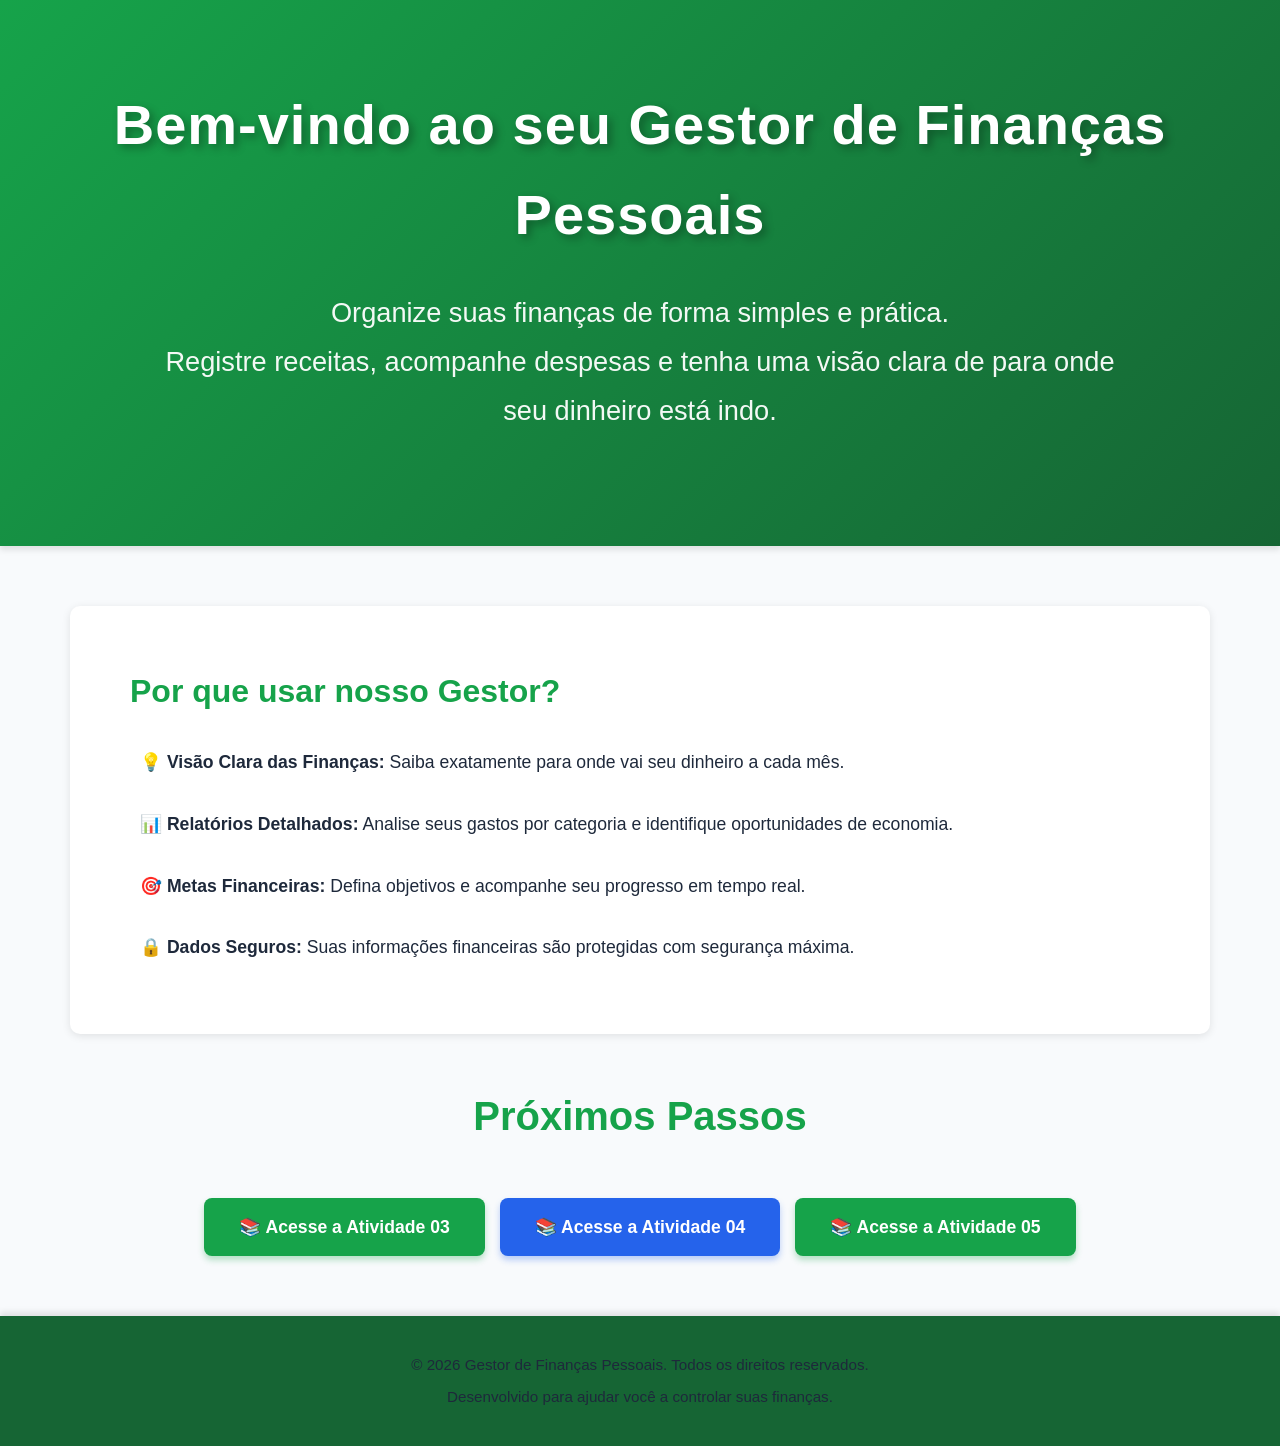
==== infraestructure/pages/index.html @ ab804812 "Atividade 05: Paleta de cores e fontes" ====
<!DOCTYPE html>
<html lang="pt-BR">
<head>
    <meta charset="UTF-8">
    <meta name="viewport" content="width=device-width, initial-scale=1.0">
    <!-- Título exibido na aba do navegador -->
    <title>Gestão de Finanças</title>

    <!-- CSS interno -->
    <style>

        .titulo-secao {
            font-size: 2.5rem;
            color: var(--cor-principal);
            margin-bottom: 40px;
            text-align: center;
            font-weight: 700;
        }

    
        /* Seção de boas-vindas */
        .secao-boas-vindas {
            background: var(--cor-branco);
            border-radius: 10px;
            padding: 40px;
            margin: 50px 0;
            box-shadow: 0 2px 8px rgba(0, 0, 0, 0.1);
        }

        /* Footer */
        footer {
            background-color: var(--cor-verde-escuro);
            color: var(--cor-branco);
            text-align: center;
            padding: 30px;
            margin-top: 60px;
            box-shadow: 0 -4px 6px rgba(0, 0, 0, 0.1);
        }

        footer p {
            margin: 5px 0;
            font-size: 0.95rem;
        }


    </style>

     <!-- Importa um arquivo FONTS.CSS externo para estilização das fontes -->
    <link rel="stylesheet" href="../assets/css/fonts.css">
    <!-- Define o ícone da aba (favicon) do site -->
    <Link rel="shortcut icon" href="../assets/images/Favicon.png"
    type="images/png">

</head>
<body>
    <!-- Cabeçalho principal -->
    <header>
        <!-- Título principal da página -->
        <h1>Bem-vindo ao seu Gestor de Finanças Pessoais</h1>
        
            <!-- Parágrafo descritivo do sistema
             <br> é usado para quebra de linha -->
        <p class="descricao">Organize suas finanças de forma simples e prática.
            <br>Registre receitas, acompanhe despesas e tenha uma visão clara de para onde
            <br>seu dinheiro está indo.
        </p>
    </header>

    <!-- Conteúdo principal -->
    <main>
        <!-- Seção de boas-vindas -->
        <section class="secao-boas-vindas">
            <h2>Por que usar nosso Gestor?</h2>

            <p>
                💡 <strong>Visão Clara das Finanças:</strong> Saiba exatamente para onde vai seu dinheiro a cada mês.
            </p>
            <p>
                📊 <strong>Relatórios Detalhados:</strong> Analise seus gastos por categoria e identifique oportunidades de economia.
            </p>
            <p>
                🎯 <strong>Metas Financeiras:</strong> Defina objetivos e acompanhe seu progresso em tempo real.
            </p>
            <p>
                🔒 <strong>Dados Seguros:</strong> Suas informações financeiras são protegidas com segurança máxima.
            </p>

        </section>

        <!-- Botões de ação -->
        <section>
            <h2 class="titulo-secao">Próximos Passos</h2>
            <div class="container-botoes">
                <a href="../../atividades/pages/atividade03.html" class="btn btn-1">📚 Acesse a Atividade 03</a>
                <a href="../../atividades/pages/atividade04.html" class="btn btn-2">📚 Acesse a Atividade 04</a>
                <a href="../../atividades/pages/atividade05.html" class="btn btn-1">📚 Acesse a Atividade 05</a>
            </div>
        </section>
    </main>

    <!-- Rodapé -->
    <footer>
        <p>&copy; 2026 Gestor de Finanças Pessoais. Todos os direitos reservados.</p>
        <p>Desenvolvido para ajudar você a controlar suas finanças.</p>
    </footer>
</body>
</html>
---- infraestructure/assets/css/fonts.css ----
/* Reset básico para remover margens e espaçamentos padrão do navegador */
*{
    margin: 0;
    padding: 0;
    box-sizing: border-box;
}

/*Paleta de cores */
:root {
    --cor-principal: #16a34a;
    --cor-verde-escuro: #166534;
    --cor-azul: #2563eb;
    --cor-fundo: #f8fafc;
    --cor-texto: #1e293b;
    --cor-cinza: #cbd5f5;
    --cor-branco: #ffffff;
    --transicao: all 0.3s ease;
}

/* Estilização do título principal */
header h1 {
    font-size: 3.5rem;
    font-weight: 700;
    margin-bottom: 15px;
    letter-spacing: 1px;
    text-shadow: 4px 4px 8px rgba(0, 0, 0, 0.3);
    color: var(--cor-branco);
}

 h2 {
    color: var(--cor-principal);
    margin-bottom: 20px;
    font-size: 2rem;
    margin: 20px;
}

/* Tagline - subtítulo atrativo */
.descricao {
    font-size: 1.7rem;
    font-weight: 300;
    margin-bottom: 30px;
    animation: slideInUp 0.8s ease-out 0.2s both;
    color: rgba(255, 255, 255, 0.95);
}

.subtitulo {
    color: var(--cor-principal);
    margin-bottom: 20px;
    font-size: 2rem;
}


/* Animação deslizar para baixo */
@keyframes slideInDown {
    from {
        opacity: 0;
        transform: translateY(-40px);
}
    to {
        opacity: 1;
        transform: translateY(0);
    }
}

/* Animação deslizar para cima */
@keyframes slideInUp {
    from {
        opacity: 0;
        transform: translateY(40px);
    }
    to {
        opacity: 1;
        transform: translateY(0);
    }
}

/* Estilização dos parágrafos */
p {
    font-size: 1.1rem;
    color: var(--cor-texto);
    margin-bottom: 15px;
    line-height: 1.8;
    margin: 30px;
}

/* Estilização do cabeçalho da página */
header {
    background: linear-gradient(135deg, var(--cor-principal) 0%, var(--cor-verde-escuro) 100%);
    color: var(--cor-branco);
    padding: 80px 30px;
    text-align: center;
    box-shadow: 0 4px 6px rgba(0, 0, 0, 0.1);
    animation: slideInDown 0.8s ease-out;
}

 body {
            background-color: var(--cor-fundo);
            color: var(--cor-texto);
            line-height: 1.6;
            font-family: 'Arial', sans-serif;
        }
 
a {
color: var(--cor-azul);
}

/* Container de navegação */
.container-botoes {
    display: flex;
    justify-content: center;
    gap: 15px;
    margin: 50px 0;
    flex-wrap: wrap;
}

/* Botões estilizados */
.btn {
    padding: 15px 35px;
    border: none;
    border-radius: 8px;
    font-size: 1.1rem;
    font-weight: 600;
    cursor: pointer;
    transition: var(--transicao);
    text-decoration: none;
    display: inline-block;
    text-align: center;
    min-width: 200px;
}
/* Dois estilos de botões*/
/* Botão 1*/
.btn-1 {
    background-color: var(--cor-principal);
    color: var(--cor-branco);
    box-shadow: 0 4px 6px rgba(22, 163, 74, 0.3);
}

.btn-1:hover {
    background-color: var(--cor-verde-escuro);
    box-shadow: 0 6px 12px rgba(22, 163, 74, 0.4);
    transform: translateY(-2px);
}
/* Botão 2*/
.btn-2 {
    background-color: var(--cor-azul);
    color: var(--cor-branco);
    box-shadow: 0 4px 6px rgba(37, 99, 235, 0.3);
}

.btn-2:hover {
    background-color: #1d4ed8;
    box-shadow: 0 6px 12px rgba(37, 99, 235, 0.4);
    transform: translateY(-2px);
}

/* Container principal */
main {
    max-width: 1200px;
    margin: 60px auto;
    padding: 0 30px;
}

/* Responsividade */
@media (max-width: 768px) {
    
header {
    padding: 50px 20px;
}

header h1 {
    font-size: 2.5rem;
}

.descricao {
    font-size: 1rem;
}

main {
    padding: 0 15px;
}

.container-botoes {
    flex-direction: column;
}

.btn {
     width: 100%;
}

}
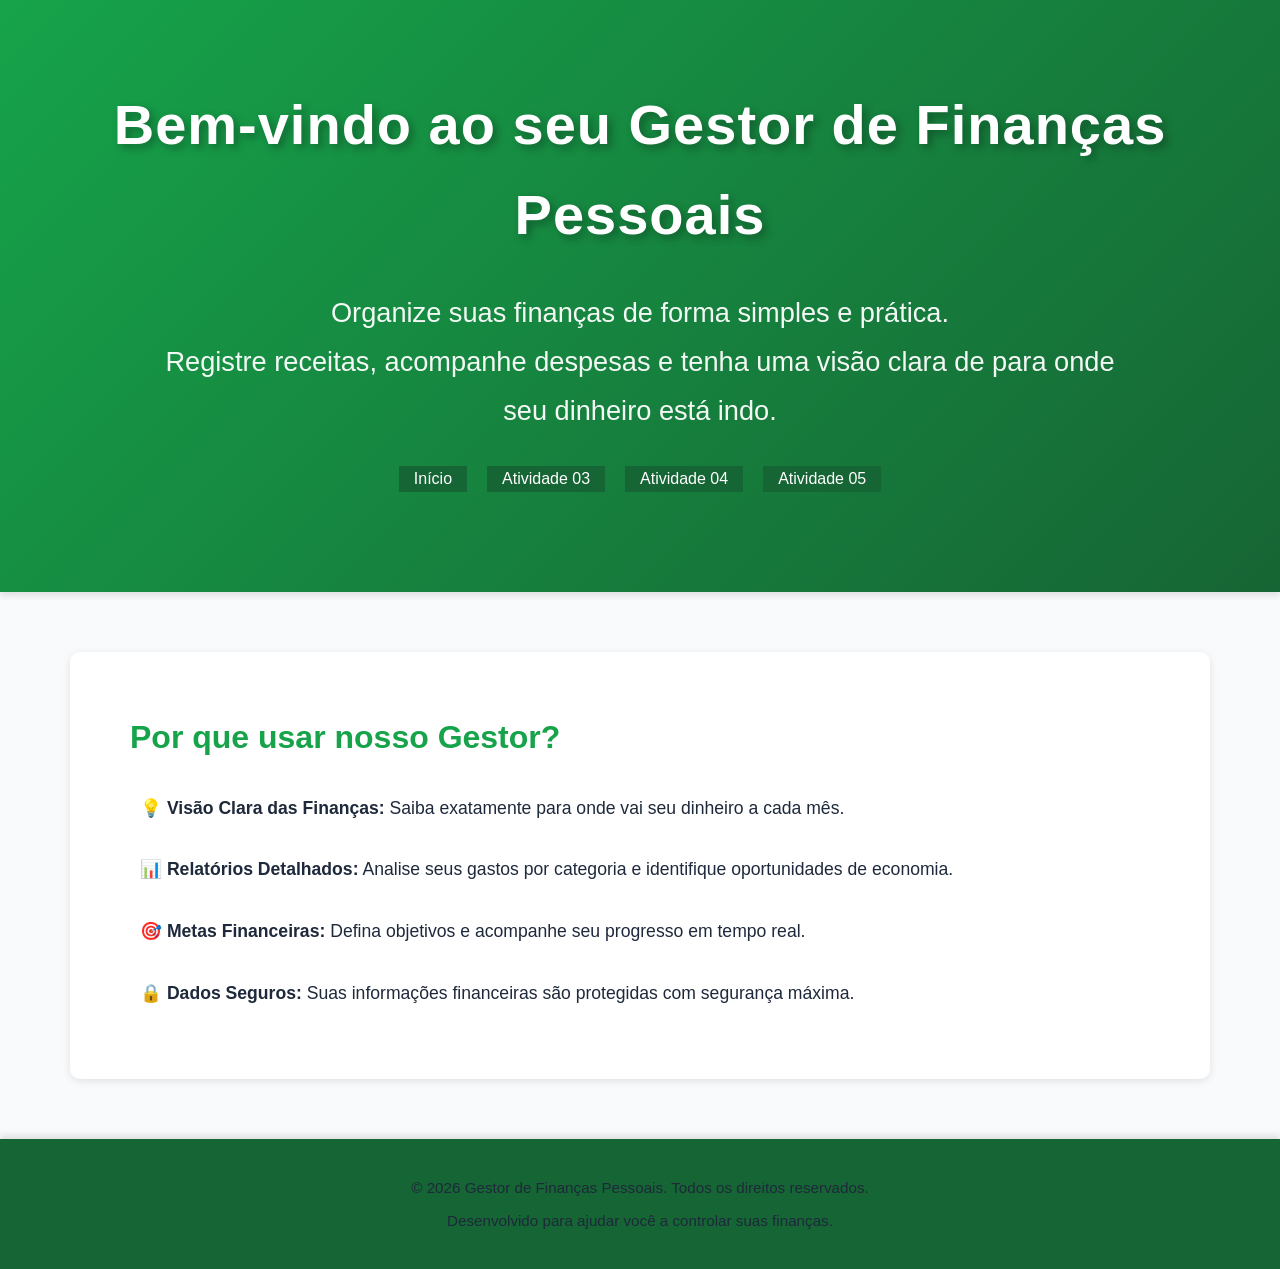
==== commit 96b3f59b: "Atividade 07: Menu de Navegação e Responsividade" ====
--- a/infraestructure/pages/index.html
+++ b/infraestructure/pages/index.html
@@ -9,14 +9,6 @@
     <!-- CSS interno -->
     <style>
 
-        .titulo-secao {
-            font-size: 2.5rem;
-            color: var(--cor-principal);
-            margin-bottom: 40px;
-            text-align: center;
-            font-weight: 700;
-        }
-
     
         /* Seção de boas-vindas */
         .secao-boas-vindas {
@@ -27,24 +19,10 @@
             box-shadow: 0 2px 8px rgba(0, 0, 0, 0.1);
         }
 
-        /* Footer */
-        footer {
-            background-color: var(--cor-verde-escuro);
-            color: var(--cor-branco);
-            text-align: center;
-            padding: 30px;
-            margin-top: 60px;
-            box-shadow: 0 -4px 6px rgba(0, 0, 0, 0.1);
-        }
-
-        footer p {
-            margin: 5px 0;
-            font-size: 0.95rem;
-        }
-
-
     </style>
 
+ <!-- Importa um arquivo ELEMENTS.CSS externo para estilização das fontes -->
+    <link rel="stylesheet" href="../assets/css/elements.css">
      <!-- Importa um arquivo FONTS.CSS externo para estilização das fontes -->
     <link rel="stylesheet" href="../assets/css/fonts.css">
     <!-- Define o ícone da aba (favicon) do site -->
@@ -64,6 +42,16 @@
             <br>Registre receitas, acompanhe despesas e tenha uma visão clara de para onde
             <br>seu dinheiro está indo.
         </p>
+        
+        <!-- Menu de navegação -->
+        <nav id="menu">
+            <ul>
+                <li><a href="index.html">Início</a></li>
+                <li><a href="../../atividades/pages/atividade03.html">Atividade 03</a></li>
+                <li><a href="../../atividades/pages/atividade04.html">Atividade 04</a></li>
+                <li><a href="../../atividades/pages/atividade05.html">Atividade 05</a></li>
+            </ul>
+        </nav>
     </header>
 
     <!-- Conteúdo principal -->
@@ -87,15 +75,6 @@
 
         </section>
 
-        <!-- Botões de ação -->
-        <section>
-            <h2 class="titulo-secao">Próximos Passos</h2>
-            <div class="container-botoes">
-                <a href="../../atividades/pages/atividade03.html" class="btn btn-1">📚 Acesse a Atividade 03</a>
-                <a href="../../atividades/pages/atividade04.html" class="btn btn-2">📚 Acesse a Atividade 04</a>
-                <a href="../../atividades/pages/atividade05.html" class="btn btn-1">📚 Acesse a Atividade 05</a>
-            </div>
-        </section>
     </main>
 
     <!-- Rodapé -->
@@ -103,5 +82,6 @@
         <p>&copy; 2026 Gestor de Finanças Pessoais. Todos os direitos reservados.</p>
         <p>Desenvolvido para ajudar você a controlar suas finanças.</p>
     </footer>
+
 </body>
 </html>
--- a/infraestructure/assets/css/elements.css
+++ b/infraestructure/assets/css/elements.css
@@ -0,0 +1,128 @@
+/* Reset básico para remover margens e espaçamentos padrão do navegador */
+*{
+    margin: 0;
+    padding: 0;
+    box-sizing: border-box;
+}
+
+/*Paleta de cores */
+:root {
+    --cor-principal: #16a34a;
+    --cor-verde-escuro: #166534;
+    --cor-azul: #2563eb;
+    --cor-fundo: #f8fafc;
+    --cor-texto: #1e293b;
+    --cor-cinza: #cbd5f5;
+    --cor-branco: #ffffff;
+    --transicao: all 0.3s ease;
+}
+
+audio {
+    margin: 30px;
+}
+/* Deixa o vídeo responsivo e centralizado */
+.video {
+    position: relative;
+    background-color: var(--cor-cinza);
+    padding-bottom: 59%; 
+    height: 0;
+    margin-left: -20px;
+    margin-right: -20px;
+    margin-bottom: 15px;
+    padding-bottom: 59%;
+}
+
+.video iframe {
+    position: absolute;
+    top: 5%;
+    left: 5%;
+    width: 90%;
+    height: 90%;
+}
+
+/* Estilização das imagens para serem responsivas e centralizadas */
+main img {
+    max-width: 100%;
+    height: auto;
+    display: block;
+    margin: 20px auto;
+}
+
+/* Menu de navegação */
+nav#menu ul {
+    list-style: none;
+    display: flex;
+    justify-content: center;
+    gap: 20px;
+    margin: 20px 0;
+    padding: 0;
+
+}
+
+nav#menu li {
+    display: inline;
+    background-color: var(--cor-verde-escuro);
+
+}
+
+nav#menu a {
+    text-decoration: none;
+    color: var(--cor-branco);
+    padding: 10px 15px;
+    border-radius: 5px;
+    transition: var(--transicao);
+    font-weight: 500;
+}
+
+nav#menu a:hover {
+    background-color: var(--cor-verde-escuro);
+}
+
+/* Container de navegação */
+.container-botoes {
+    display: flex;
+    justify-content: center;
+    gap: 15px;
+    margin: 50px 0;
+    flex-wrap: wrap;
+}
+
+/* Botões estilizados */
+.btn {
+    padding: 15px 35px;
+    border: none;
+    border-radius: 8px;
+    font-size: 1.1rem;
+    font-weight: 600;
+    cursor: pointer;
+    transition: var(--transicao);
+    text-decoration: none;
+    display: inline-block;
+    text-align: center;
+    min-width: 200px;
+}
+/* Dois estilos de botões*/
+/* Botão 1*/
+.btn-1 {
+    background-color: var(--cor-principal);
+    color: var(--cor-branco);
+    box-shadow: 0 4px 6px rgba(22, 163, 74, 0.3);
+}
+
+.btn-1:hover {
+    background-color: var(--cor-verde-escuro);
+    box-shadow: 0 6px 12px rgba(22, 163, 74, 0.4);
+    transform: translateY(-2px);
+}
+/* Botão 2*/
+.btn-2 {
+    background-color: var(--cor-azul);
+    color: var(--cor-branco);
+    box-shadow: 0 4px 6px rgba(37, 99, 235, 0.3);
+}
+
+.btn-2:hover {
+    background-color: #1d4ed8;
+    box-shadow: 0 6px 12px rgba(37, 99, 235, 0.4);
+    transform: translateY(-2px);
+}
--- a/infraestructure/assets/css/fonts.css
+++ b/infraestructure/assets/css/fonts.css
@@ -104,54 +104,7 @@
 color: var(--cor-azul);
 }
 
-/* Container de navegação */
-.container-botoes {
-    display: flex;
-    justify-content: center;
-    gap: 15px;
-    margin: 50px 0;
-    flex-wrap: wrap;
-}
 
-/* Botões estilizados */
-.btn {
-    padding: 15px 35px;
-    border: none;
-    border-radius: 8px;
-    font-size: 1.1rem;
-    font-weight: 600;
-    cursor: pointer;
-    transition: var(--transicao);
-    text-decoration: none;
-    display: inline-block;
-    text-align: center;
-    min-width: 200px;
-}
-/* Dois estilos de botões*/
-/* Botão 1*/
-.btn-1 {
-    background-color: var(--cor-principal);
-    color: var(--cor-branco);
-    box-shadow: 0 4px 6px rgba(22, 163, 74, 0.3);
-}
-
-.btn-1:hover {
-    background-color: var(--cor-verde-escuro);
-    box-shadow: 0 6px 12px rgba(22, 163, 74, 0.4);
-    transform: translateY(-2px);
-}
-/* Botão 2*/
-.btn-2 {
-    background-color: var(--cor-azul);
-    color: var(--cor-branco);
-    box-shadow: 0 4px 6px rgba(37, 99, 235, 0.3);
-}
-
-.btn-2:hover {
-    background-color: #1d4ed8;
-    box-shadow: 0 6px 12px rgba(37, 99, 235, 0.4);
-    transform: translateY(-2px);
-}
 
 /* Container principal */
 main {
@@ -160,9 +113,26 @@
     padding: 0 30px;
 }
 
+/* Footer */
+footer {
+    background-color: var(--cor-verde-escuro);
+    color: var(--cor-branco);
+    text-align: center;
+    padding: 30px;
+    margin-top: 60px;
+    box-shadow: 0 -4px 6px rgba(0, 0, 0, 0.1);
+}
+
+footer p {
+    margin: 5px 0;
+    font-size: 0.95rem;
+}
+
 /* Responsividade */
 @media (max-width: 768px) {
-    
+
+
+
 header {
     padding: 50px 20px;
 }
@@ -188,3 +158,12 @@
 }
 
 }
+
+.titulo-Secundario {
+    font-size: 2.5rem;
+    color: var(--cor-principal);
+    margin-bottom: 40px;
+    text-align: center;
+    font-weight: 700;
+}
+
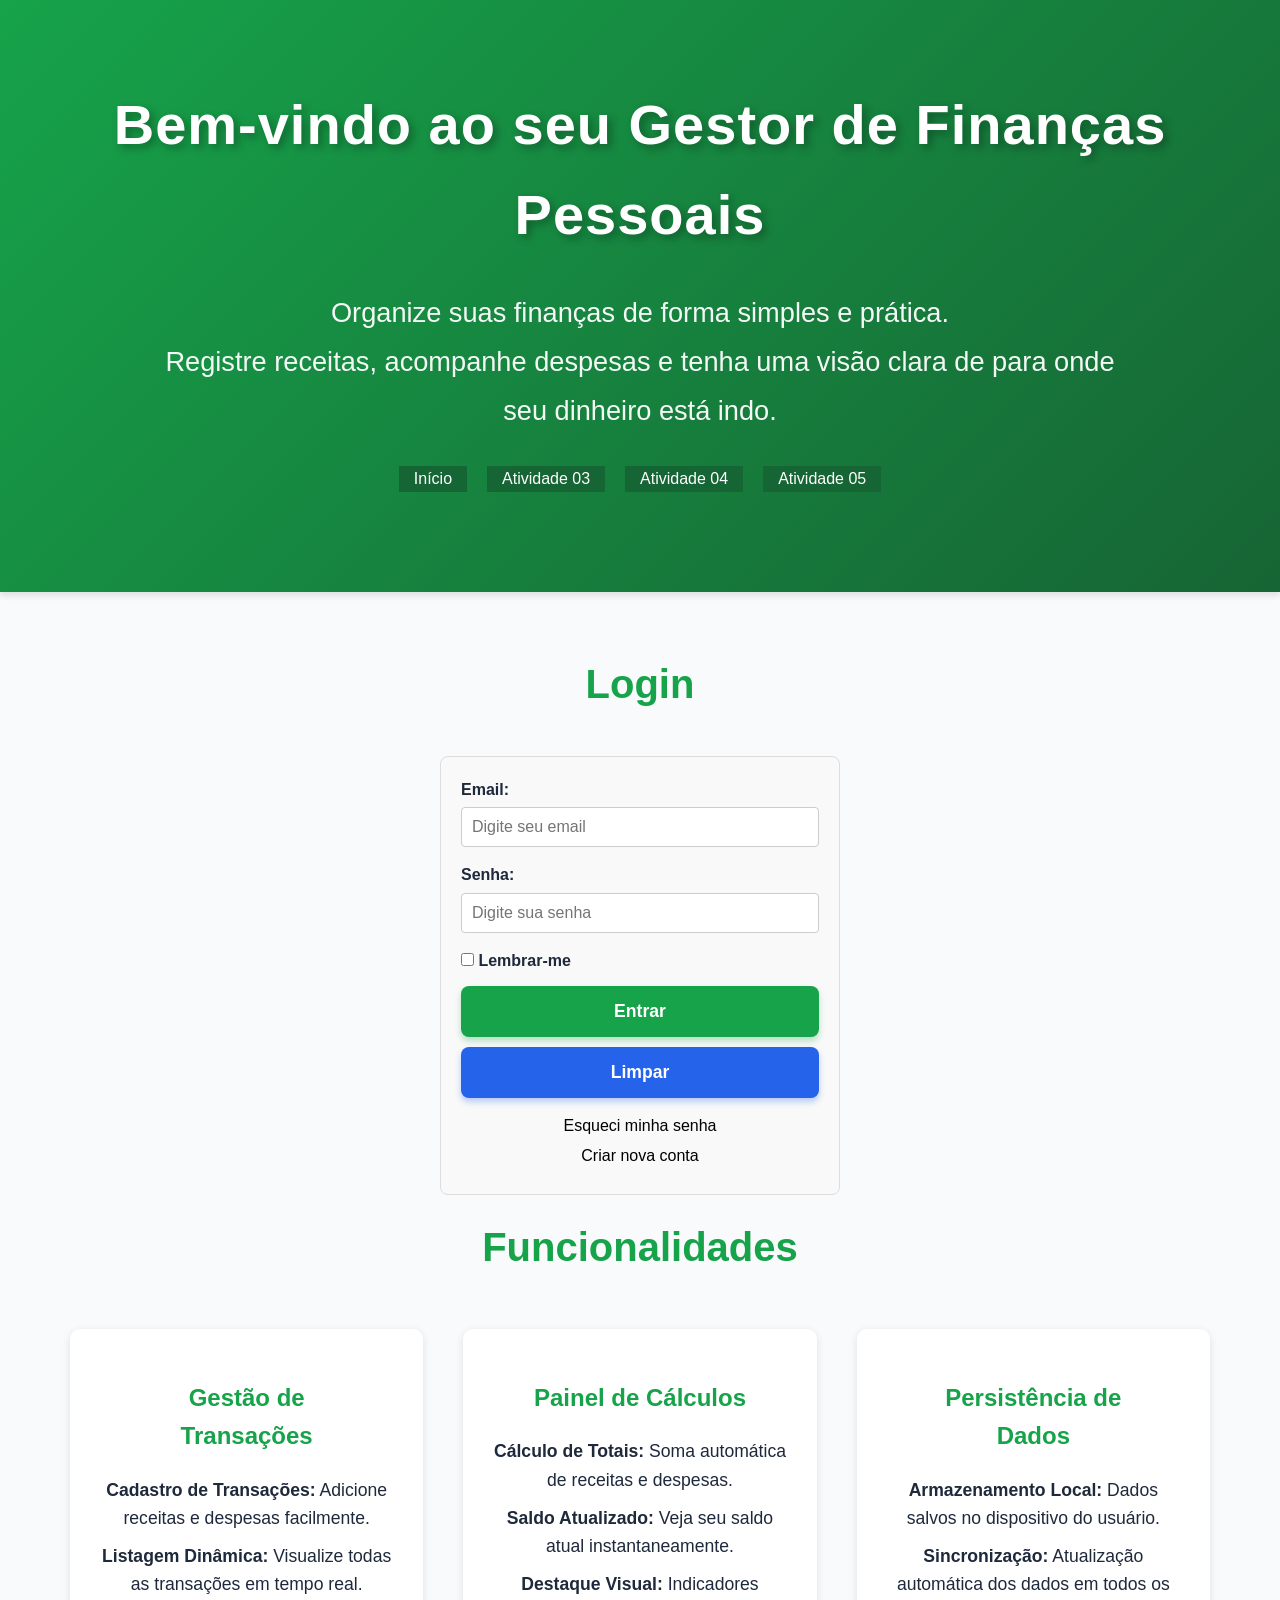
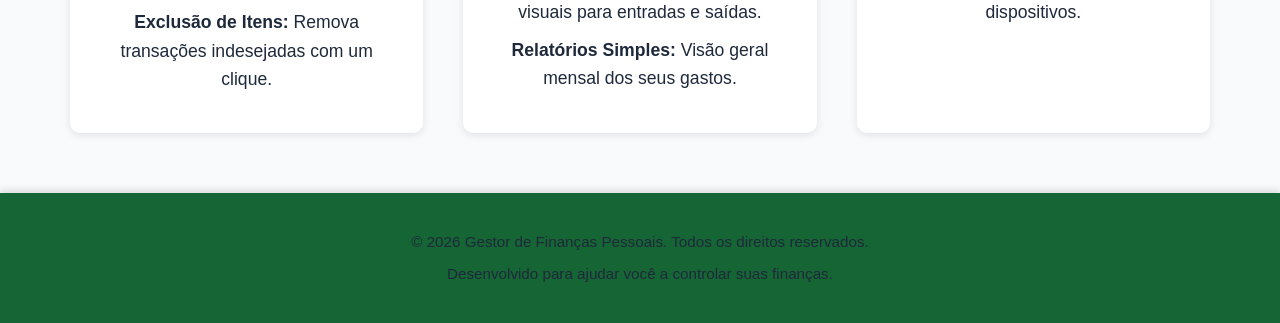
==== commit b2d6fadc: "inicio da atividade 08" ====
--- a/infraestructure/pages/index.html
+++ b/infraestructure/pages/index.html
@@ -1,48 +1,34 @@
 <!DOCTYPE html>
 <html lang="pt-BR">
+
 <head>
     <meta charset="UTF-8">
     <meta name="viewport" content="width=device-width, initial-scale=1.0">
     <!-- Título exibido na aba do navegador -->
     <title>Gestão de Finanças</title>
 
-    <!-- CSS interno -->
-    <style>
-
-    
-        /* Seção de boas-vindas */
-        .secao-boas-vindas {
-            background: var(--cor-branco);
-            border-radius: 10px;
-            padding: 40px;
-            margin: 50px 0;
-            box-shadow: 0 2px 8px rgba(0, 0, 0, 0.1);
-        }
-
-    </style>
-
- <!-- Importa um arquivo ELEMENTS.CSS externo para estilização das fontes -->
+    <!-- Importa um arquivo ELEMENTS.CSS externo para estilização das fontes -->
     <link rel="stylesheet" href="../assets/css/elements.css">
-     <!-- Importa um arquivo FONTS.CSS externo para estilização das fontes -->
+    <!-- Importa um arquivo FONTS.CSS externo para estilização das fontes -->
     <link rel="stylesheet" href="../assets/css/fonts.css">
     <!-- Define o ícone da aba (favicon) do site -->
-    <Link rel="shortcut icon" href="../assets/images/Favicon.png"
-    type="images/png">
+    <Link rel="shortcut icon" href="../assets/images/Favicon.png" type="images/png">
 
 </head>
+
 <body>
     <!-- Cabeçalho principal -->
     <header>
         <!-- Título principal da página -->
         <h1>Bem-vindo ao seu Gestor de Finanças Pessoais</h1>
-        
-            <!-- Parágrafo descritivo do sistema
+
+        <!-- Parágrafo descritivo do sistema
              <br> é usado para quebra de linha -->
         <p class="descricao">Organize suas finanças de forma simples e prática.
             <br>Registre receitas, acompanhe despesas e tenha uma visão clara de para onde
             <br>seu dinheiro está indo.
         </p>
-        
+
         <!-- Menu de navegação -->
         <nav id="menu">
             <ul>
@@ -54,27 +40,72 @@
         </nav>
     </header>
 
-    <!-- Conteúdo principal -->
+    
     <main>
-        <!-- Seção de boas-vindas -->
-        <section class="secao-boas-vindas">
-            <h2>Por que usar nosso Gestor?</h2>
+        <!-- Formulário de login -->
+        <h2 class="subtitulo">Login</h2>
 
-            <p>
-                💡 <strong>Visão Clara das Finanças:</strong> Saiba exatamente para onde vai seu dinheiro a cada mês.
-            </p>
-            <p>
-                📊 <strong>Relatórios Detalhados:</strong> Analise seus gastos por categoria e identifique oportunidades de economia.
-            </p>
-            <p>
-                🎯 <strong>Metas Financeiras:</strong> Defina objetivos e acompanhe seu progresso em tempo real.
-            </p>
-            <p>
-                🔒 <strong>Dados Seguros:</strong> Suas informações financeiras são protegidas com segurança máxima.
-            </p>
+        <div class="sign-in">
+
+            <form action="http://localhost/ProjetoPrg04" method="post">
+                <label for="email">Email:</label>
+                <input type="email" id="email" name="email" placeholder="Digite seu email" required>
+
+                <label for="senha">Senha:</label>
+                <input type="password" id="senha" name="senha" placeholder="Digite sua senha" required>
+
+                <label for="lembrar">
+                    <input type="checkbox" id="lembrar" name="lembrar"> Lembrar-me
+                </label>
+
+                <button class="btn btn-1" type="submit">Entrar</button>
+                <button class="btn btn-2" type="reset">Limpar</button>
+
+            </form>
+
+            <div class="form-links">
+                <a href="#">Esqueci minha senha</a>
+                <a href="../pages/criarNovaConta.html">Criar nova conta</a>
+
+            </div>
+
+
+        </div>
+
+        <!-- Funcionalidades do sistema -->
+        <h2 class="subtitulo">Funcionalidades</h2>
+
+        <section class="container-funcoes">
+
+            <div class="gestao-transacoes">
+                <h2>Gestão de Transações</h2>
+                <ul>
+                    <li><strong>Cadastro de Transações:</strong> Adicione receitas e despesas facilmente.</li>
+                    <li><strong>Listagem Dinâmica:</strong> Visualize todas as transações em tempo real.</li>
+                    <li><strong>Exclusão de Itens:</strong> Remova transações indesejadas com um clique.</li>
+                </ul>
+            </div>
+
+            <div class="painel-calculos">
+                <h2>Painel de Cálculos</h2>
+                <ul>
+                    <li> <strong>Cálculo de Totais:</strong> Soma automática de receitas e despesas.</li>
+                    <li> <strong>Saldo Atualizado:</strong> Veja seu saldo atual instantaneamente.</li>
+                    <li> <strong>Destaque Visual:</strong> Indicadores visuais para entradas e saídas.</li>
+                    <li> <strong>Relatórios Simples:</strong> Visão geral mensal dos seus gastos.</li>
+                </ul>
+            </div>
+
+            <div class="persistencia-dados">
+                <h2>Persistência de Dados</h2>
+                <ul>
+                    <li> <strong>Armazenamento Local:</strong> Dados salvos no dispositivo do usuário.</li>
+                    <li> <strong>Sincronização:</strong> Atualização automática dos dados em todos os dispositivos.</li>
+                </ul>
+            </div>
 
         </section>
-
+        
     </main>
 
     <!-- Rodapé -->
@@ -84,4 +115,5 @@
     </footer>
 
 </body>
-</html>
+
+</html>
--- a/infraestructure/assets/css/elements.css
+++ b/infraestructure/assets/css/elements.css
@@ -1,5 +1,5 @@
 /* Reset básico para remover margens e espaçamentos padrão do navegador */
-*{
+* {
     margin: 0;
     padding: 0;
     box-sizing: border-box;
@@ -20,11 +20,12 @@
 audio {
     margin: 30px;
 }
+
 /* Deixa o vídeo responsivo e centralizado */
 .video {
     position: relative;
     background-color: var(--cor-cinza);
-    padding-bottom: 59%; 
+    padding-bottom: 59%;
     height: 0;
     margin-left: -20px;
     margin-right: -20px;
@@ -101,6 +102,7 @@
     text-align: center;
     min-width: 200px;
 }
+
 /* Dois estilos de botões*/
 /* Botão 1*/
 .btn-1 {
@@ -114,15 +116,106 @@
     box-shadow: 0 6px 12px rgba(22, 163, 74, 0.4);
     transform: translateY(-2px);
 }
+
 /* Botão 2*/
 .btn-2 {
     background-color: var(--cor-azul);
     color: var(--cor-branco);
     box-shadow: 0 4px 6px rgba(37, 99, 235, 0.3);
+    margin-top: 10px;
 }
 
 .btn-2:hover {
     background-color: #1d4ed8;
     box-shadow: 0 6px 12px rgba(37, 99, 235, 0.4);
     transform: translateY(-2px);
+}
+
+/* Estilização da seção de funcionalidades */
+.container-funcoes {
+    display: flex;
+    justify-content: space-around;
+    gap: 40px;
+    margin: 50px 0;
+    flex-wrap: wrap;
+}
+
+.gestao-transacoes,
+.painel-calculos,
+.persistencia-dados {
+    background: var(--cor-branco);
+    border-radius: 10px;
+    padding: 30px;
+    box-shadow: 0 2px 8px rgba(0, 0, 0, 0.1);
+    flex: 1;
+    min-width: 300px;
+    text-align: center;
+}
+
+.gestao-transacoes h2,
+.painel-calculos h2,
+.persistencia-dados h2 {
+    color: var(--cor-principal);
+    margin-bottom: 20px;
+    font-size: 1.5rem;
+}
+
+.gestao-transacoes ul,
+.painel-calculos ul,
+.persistencia-dados ul {
+    list-style: none;
+    padding: 0;
+}
+
+.gestao-transacoes li,
+.painel-calculos li,
+.persistencia-dados li {
+    font-size: 1.1rem;
+    margin-bottom: 10px;
+    color: var(--cor-texto);
+}
+
+/* Estilos para o formulário de login */
+.sign-in {
+    max-width: 400px;
+    margin: 0 auto;
+    padding: 20px;
+    border: 1px solid #ddd;
+    border-radius: 8px;
+    background-color: #f9f9f9;
+}
+
+.sign-in form {
+    display: flex;
+    flex-direction: column;
+}
+
+.sign-in label {
+    margin-bottom: 5px;
+    font-weight: bold;
+}
+
+.sign-in input {
+    padding: 10px;
+    margin-bottom: 15px;
+    border: 1px solid #ccc;
+    border-radius: 4px;
+    font-size: 16px;
+}
+
+
+.form-links {
+    text-align: center;
+    margin-top: 15px;
+}
+
+.form-links a {
+    display: block;
+    margin: 5px 0;
+    color: black;
+    text-decoration: none;
+}
+
+.form-links a:hover {
+    text-decoration: underline;
 }
--- a/infraestructure/assets/css/fonts.css
+++ b/infraestructure/assets/css/fonts.css
@@ -1,5 +1,5 @@
 /* Reset básico para remover margens e espaçamentos padrão do navegador */
-*{
+* {
     margin: 0;
     padding: 0;
     box-sizing: border-box;
@@ -27,7 +27,7 @@
     color: var(--cor-branco);
 }
 
- h2 {
+h2 {
     color: var(--cor-principal);
     margin-bottom: 20px;
     font-size: 2rem;
@@ -44,9 +44,11 @@
 }
 
 .subtitulo {
+    font-size: 2.5rem;
     color: var(--cor-principal);
-    margin-bottom: 20px;
-    font-size: 2rem;
+    margin-bottom: 40px;
+    text-align: center;
+    font-weight: 700;
 }
 
 
@@ -55,7 +57,8 @@
     from {
         opacity: 0;
         transform: translateY(-40px);
-}
+    }
+
     to {
         opacity: 1;
         transform: translateY(0);
@@ -68,6 +71,7 @@
         opacity: 0;
         transform: translateY(40px);
     }
+
     to {
         opacity: 1;
         transform: translateY(0);
@@ -93,15 +97,15 @@
     animation: slideInDown 0.8s ease-out;
 }
 
- body {
-            background-color: var(--cor-fundo);
-            color: var(--cor-texto);
-            line-height: 1.6;
-            font-family: 'Arial', sans-serif;
-        }
- 
+body {
+    background-color: var(--cor-fundo);
+    color: var(--cor-texto);
+    line-height: 1.6;
+    font-family: 'Arial', sans-serif;
+}
+
 a {
-color: var(--cor-azul);
+    color: var(--cor-azul);
 }
 
 
@@ -133,37 +137,28 @@
 
 
 
-header {
-    padding: 50px 20px;
-}
+    header {
+        padding: 50px 20px;
+    }
 
-header h1 {
-    font-size: 2.5rem;
-}
+    header h1 {
+        font-size: 2.5rem;
+    }
 
-.descricao {
-    font-size: 1rem;
-}
+    .descricao {
+        font-size: 1rem;
+    }
 
-main {
-    padding: 0 15px;
-}
+    main {
+        padding: 0 15px;
+    }
 
-.container-botoes {
-    flex-direction: column;
-}
+    .container-botoes {
+        flex-direction: column;
+    }
 
-.btn {
-     width: 100%;
-}
+    .btn {
+        width: 100%;
+    }
 
-}
-
-.titulo-Secundario {
-    font-size: 2.5rem;
-    color: var(--cor-principal);
-    margin-bottom: 40px;
-    text-align: center;
-    font-weight: 700;
-}
-
+}
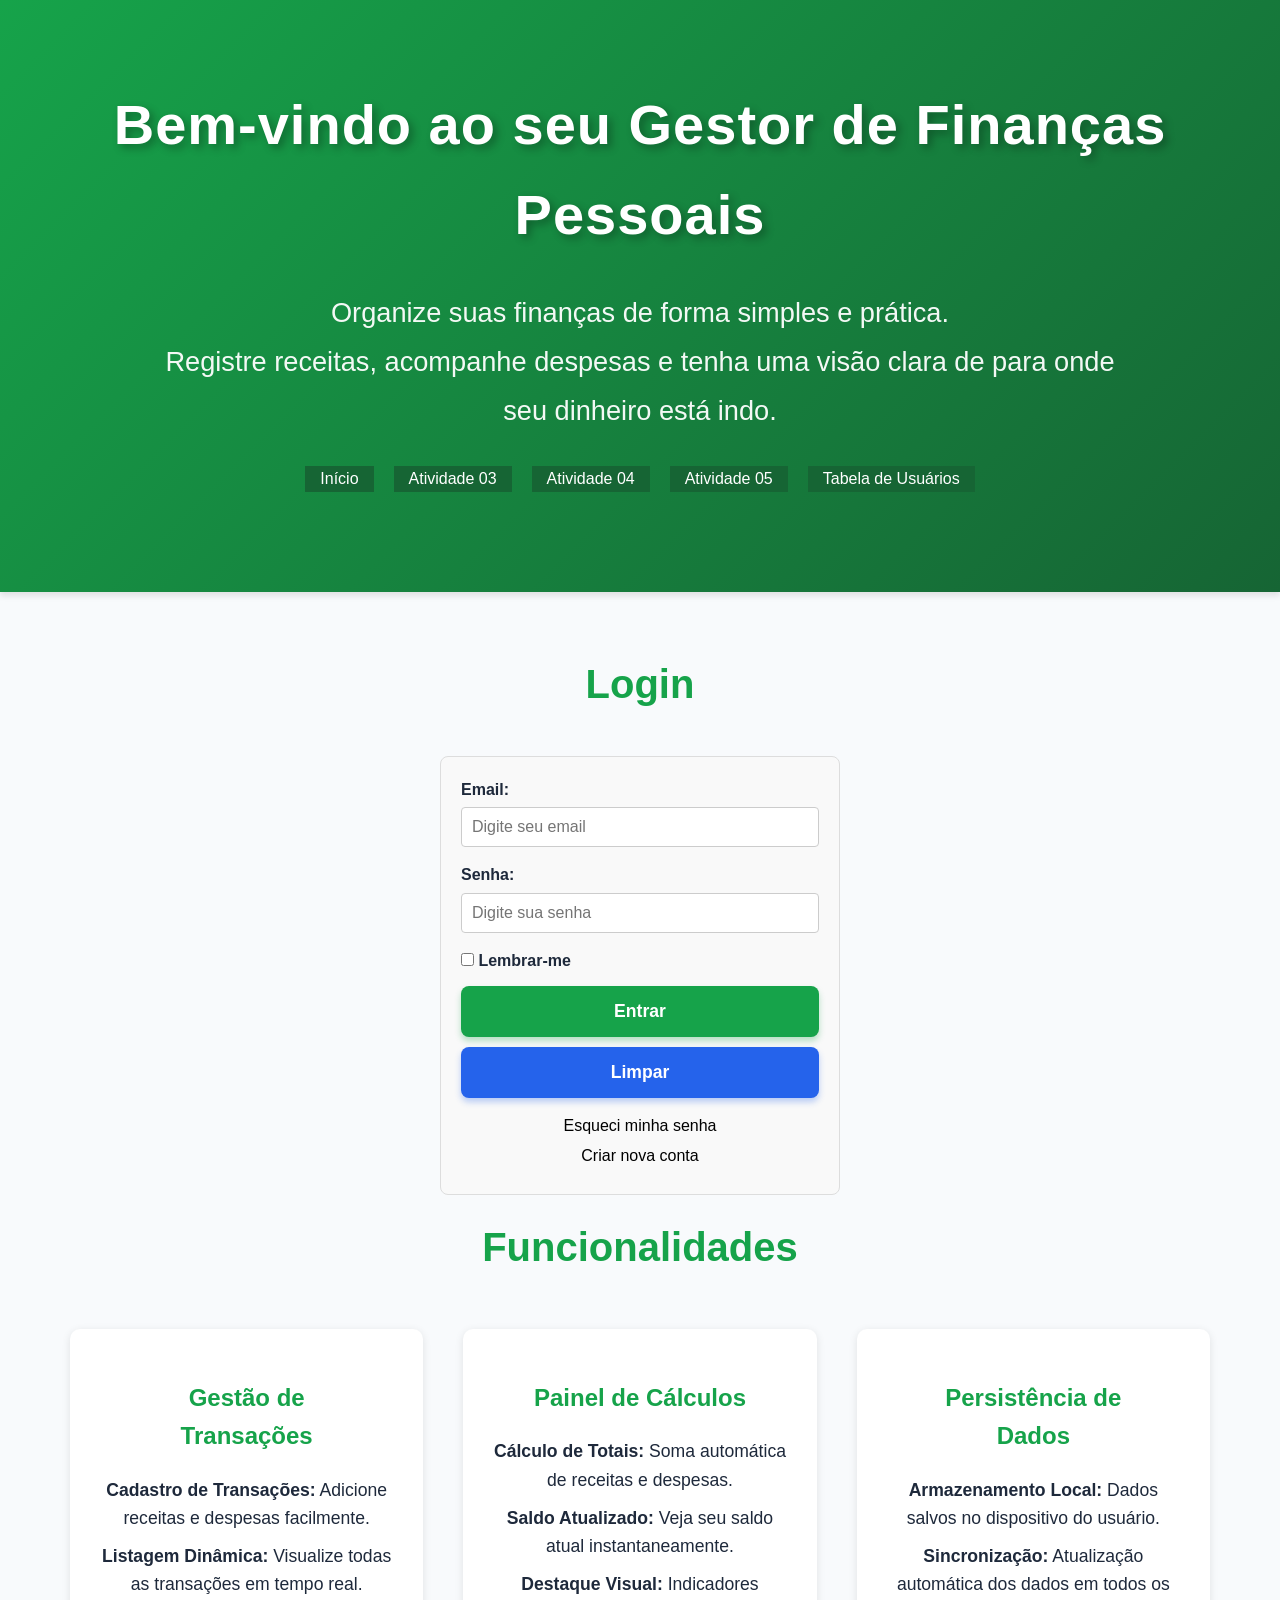
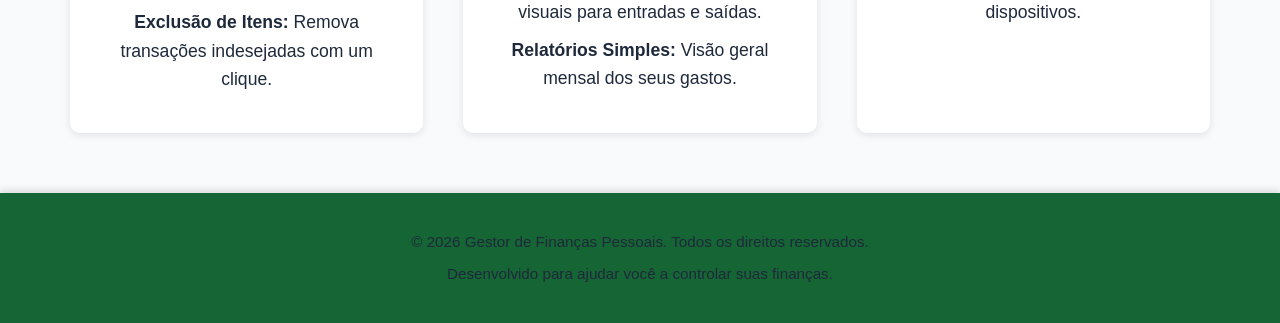
==== commit 754c5188: "Atividade 08: Fluxo de Autenticação e Administrativo" ====
--- a/infraestructure/pages/index.html
+++ b/infraestructure/pages/index.html
@@ -36,6 +36,7 @@
                 <li><a href="../../atividades/pages/atividade03.html">Atividade 03</a></li>
                 <li><a href="../../atividades/pages/atividade04.html">Atividade 04</a></li>
                 <li><a href="../../atividades/pages/atividade05.html">Atividade 05</a></li>
+                <li><a href="../../atividades/pages/tabelaUsuario.html">Tabela de Usuários</a></li>
             </ul>
         </nav>
     </header>
--- a/infraestructure/assets/css/elements.css
+++ b/infraestructure/assets/css/elements.css
@@ -77,6 +77,26 @@
 
 nav#menu a:hover {
     background-color: var(--cor-verde-escuro);
+}
+
+/* Responsividade para o menu de navegação */
+@media (max-width: 768px) {
+    nav#menu ul {
+        flex-direction: column;
+        gap: 10px;
+        align-items: center;
+    }
+
+    nav#menu li {
+        width: 100%;
+        text-align: center;
+    }
+
+    nav#menu a {
+        display: block;
+        width: 100%;
+        box-sizing: border-box;
+    }
 }
 
 /* Container de navegação */
@@ -218,4 +238,93 @@
 
 .form-links a:hover {
     text-decoration: underline;
-}+}
+
+/* Estilização da Tabela*/
+.tg {
+    border-collapse: collapse;
+    border-color: #93a1a1;
+    border-spacing: 0;
+    margin: 0 auto;
+    width: 100%;
+    table-layout: fixed;
+}
+
+/* Tabela responsiva */
+@media (max-width: 768px) {
+    .tg {
+        display: block;
+        overflow-x: auto;
+        white-space: nowrap;
+    }
+
+    .tg th,
+    .tg td {
+        padding: 12px 8px;
+    }
+
+    .tg thead tr {
+        display: table;
+        width: 100%;
+        table-layout: fixed;
+    }
+
+    .tg tbody tr {
+        display: table;
+        width: 100%;
+        table-layout: fixed;
+    }
+}
+
+/*Estilização do botão cadastrar da tabela*/
+.cadastrar {
+    width: 150px;
+    padding: 5px;
+    margin-left: 17%;
+    border-radius: 10px;
+}
+.cadastrar:hover {
+    background-color: rgb(195, 195, 240);
+    color: var(--cor-branco);
+    transition: var(--transicao);
+}
+
+.tg td {
+    background-color: #fdf6e3;
+    border-color: #93a1a1;
+    border-style: solid;
+    border-width: 1px;
+    color: #002b36;
+    font-family: Arial, sans-serif;
+    font-size: 14px;
+    overflow: hidden;
+    padding: 10px 5px;
+    word-break: normal;
+}
+
+.tg th {
+    background-color: #657b83;
+    border-color: #93a1a1;
+    border-style: solid;
+    border-width: 1px;
+    color: #fdf6e3;
+    font-family: Arial, sans-serif;
+    font-size: 14px;
+    font-weight: normal;
+    overflow: hidden;
+    padding: 10px 5px;
+    word-break: normal;
+}
+
+.tg .tg-0pky {
+    border-color: inherit;
+    text-align: left;
+    vertical-align: top
+    
+}
+
+.tg .tg-0lax {
+    text-align: left;
+    vertical-align: top
+}
+
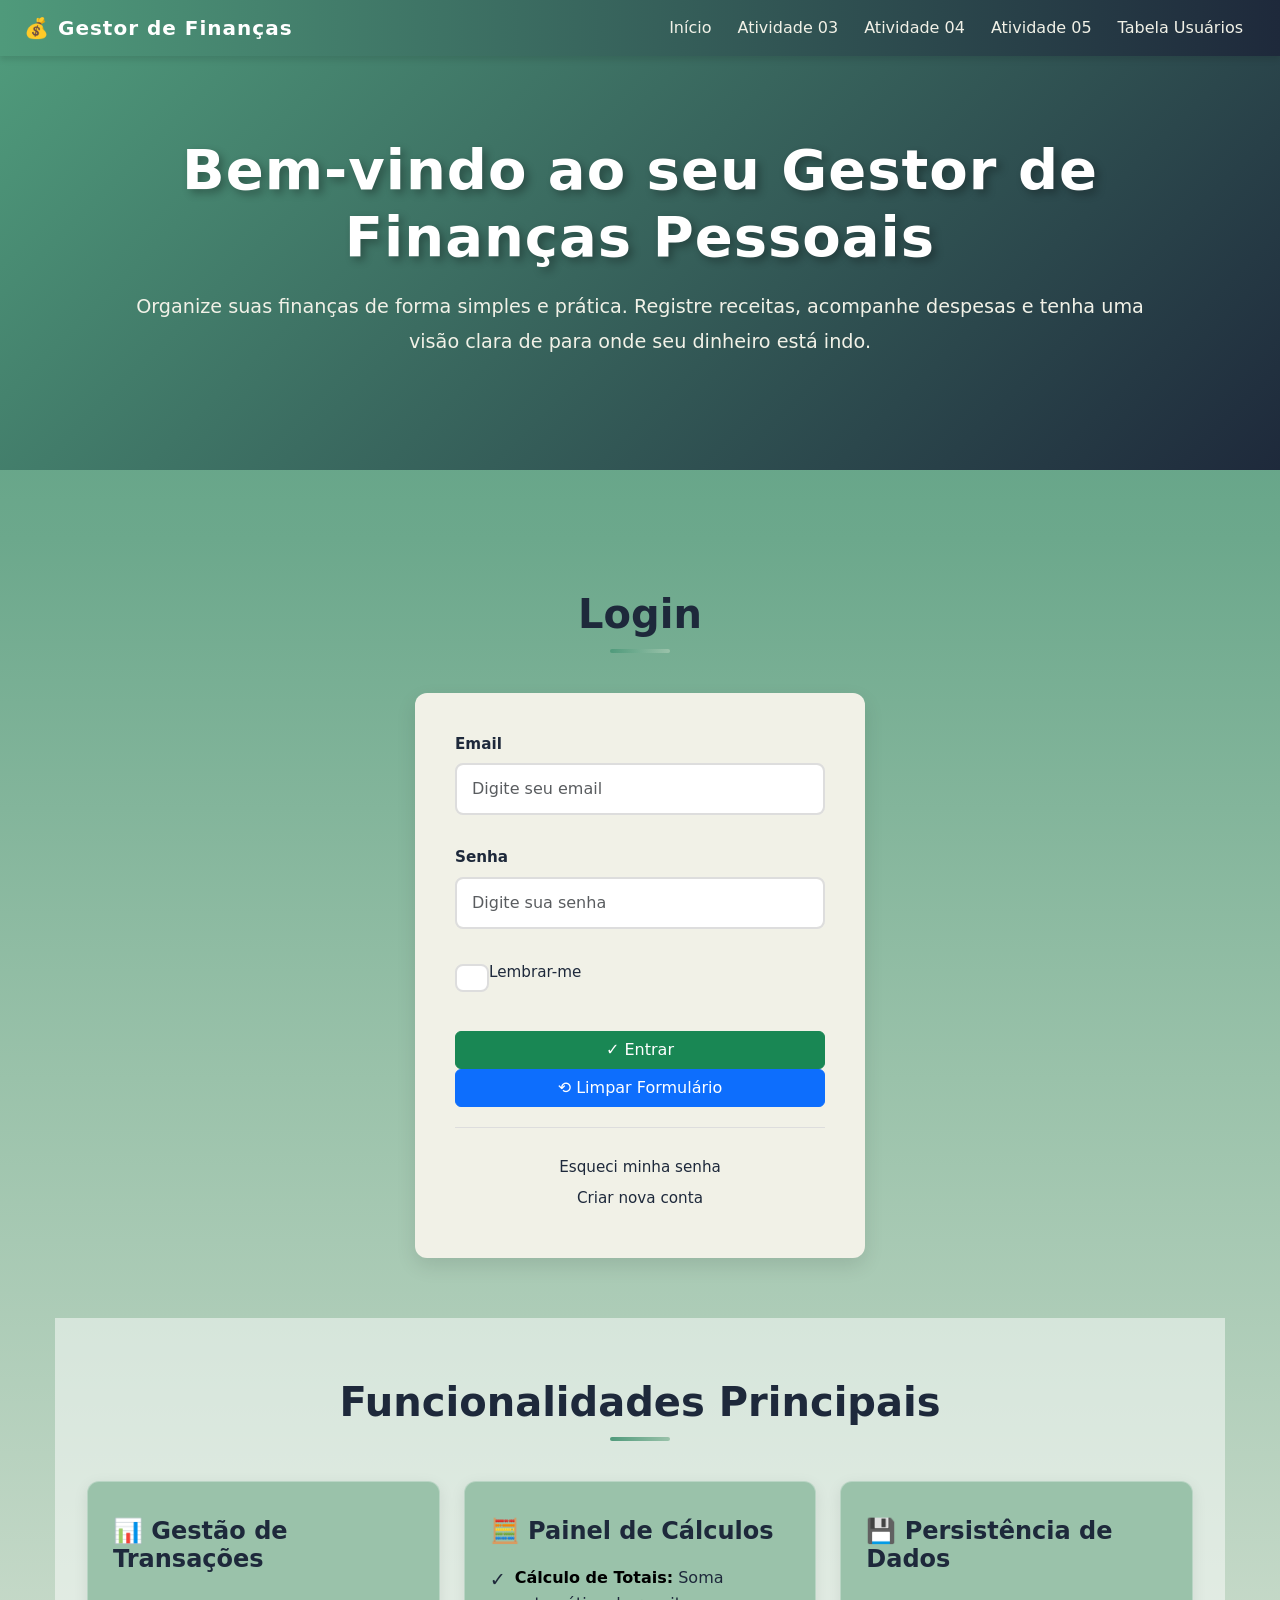
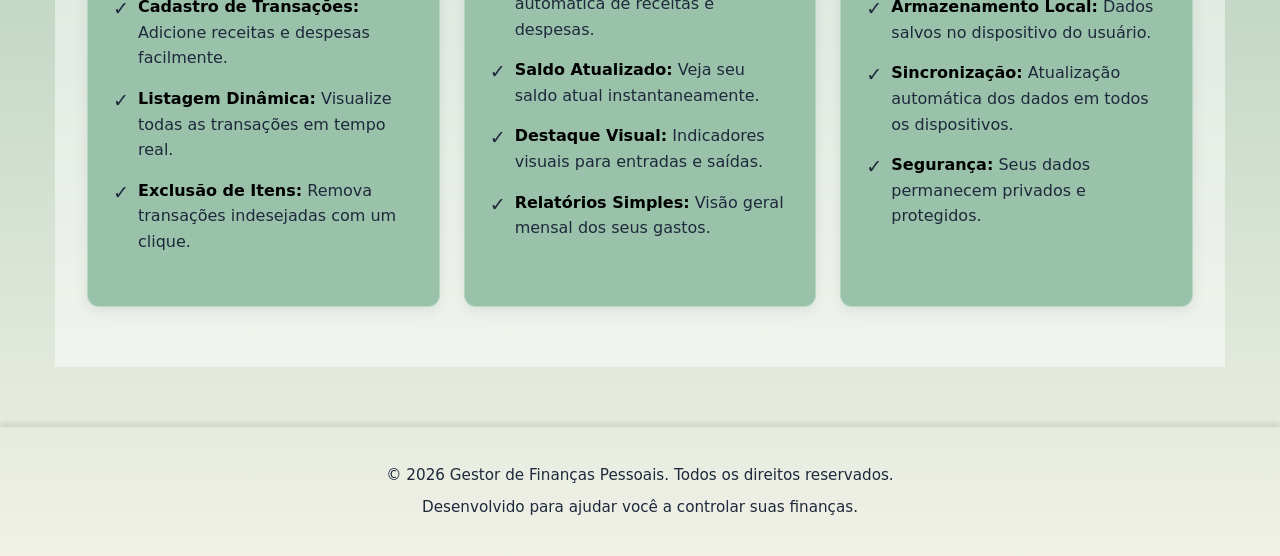
==== commit 59361e8c: "Atividade 08: implementação com bootstrap" ====
--- a/infraestructure/pages/index.html
+++ b/infraestructure/pages/index.html
@@ -11,102 +11,153 @@
     <link rel="stylesheet" href="../assets/css/elements.css">
     <!-- Importa um arquivo FONTS.CSS externo para estilização das fontes -->
     <link rel="stylesheet" href="../assets/css/fonts.css">
+    <!-- Bootstrap CSS via CDN -->
+    <link href="https://cdn.jsdelivr.net/npm/bootstrap@5.3.3/dist/css/bootstrap.min.css" rel="stylesheet"
+        integrity="sha384-QWTKZyjpPEjISv5WaRU9OFeRpok6YctnYmDr5pNlyT2bRjXh0JMhjY6hW+ALEwIH" crossorigin="anonymous">
     <!-- Define o ícone da aba (favicon) do site -->
     <Link rel="shortcut icon" href="../assets/images/Favicon.png" type="images/png">
+
 
 </head>
 
 <body>
-    <!-- Cabeçalho principal -->
-    <header>
-        <!-- Título principal da página -->
-        <h1>Bem-vindo ao seu Gestor de Finanças Pessoais</h1>
-
-        <!-- Parágrafo descritivo do sistema
-             <br> é usado para quebra de linha -->
-        <p class="descricao">Organize suas finanças de forma simples e prática.
-            <br>Registre receitas, acompanhe despesas e tenha uma visão clara de para onde
-            <br>seu dinheiro está indo.
-        </p>
-
-        <!-- Menu de navegação -->
-        <nav id="menu">
-            <ul>
-                <li><a href="index.html">Início</a></li>
-                <li><a href="../../atividades/pages/atividade03.html">Atividade 03</a></li>
-                <li><a href="../../atividades/pages/atividade04.html">Atividade 04</a></li>
-                <li><a href="../../atividades/pages/atividade05.html">Atividade 05</a></li>
-                <li><a href="../../atividades/pages/tabelaUsuario.html">Tabela de Usuários</a></li>
-            </ul>
-        </nav>
-    </header>
-
-    
-    <main>
-        <!-- Formulário de login -->
-        <h2 class="subtitulo">Login</h2>
-
-        <div class="sign-in">
-
-            <form action="http://localhost/ProjetoPrg04" method="post">
-                <label for="email">Email:</label>
-                <input type="email" id="email" name="email" placeholder="Digite seu email" required>
-
-                <label for="senha">Senha:</label>
-                <input type="password" id="senha" name="senha" placeholder="Digite sua senha" required>
-
-                <label for="lembrar">
-                    <input type="checkbox" id="lembrar" name="lembrar"> Lembrar-me
-                </label>
-
-                <button class="btn btn-1" type="submit">Entrar</button>
-                <button class="btn btn-2" type="reset">Limpar</button>
-
-            </form>
-
-            <div class="form-links">
-                <a href="#">Esqueci minha senha</a>
-                <a href="../pages/criarNovaConta.html">Criar nova conta</a>
-
-            </div>
-
-
-        </div>
-
-        <!-- Funcionalidades do sistema -->
-        <h2 class="subtitulo">Funcionalidades</h2>
-
-        <section class="container-funcoes">
-
-            <div class="gestao-transacoes">
-                <h2>Gestão de Transações</h2>
-                <ul>
-                    <li><strong>Cadastro de Transações:</strong> Adicione receitas e despesas facilmente.</li>
-                    <li><strong>Listagem Dinâmica:</strong> Visualize todas as transações em tempo real.</li>
-                    <li><strong>Exclusão de Itens:</strong> Remova transações indesejadas com um clique.</li>
+    <!-- Navbar responsiva com Bootstrap -->
+    <nav class="navbar navbar-expand-lg navbar-dark sticky-top">
+        <div class="container-fluid px-4">
+            <a class="navbar-brand" href="index.html">
+                💰 Gestor de Finanças
+            </a>
+            <button class="navbar-toggler" type="button" data-bs-toggle="collapse" data-bs-target="#navbarNav"
+                aria-controls="navbarNav" aria-expanded="false" aria-label="Toggle navigation">
+                <span class="navbar-toggler-icon"></span>
+            </button>
+            <div class="collapse navbar-collapse" id="navbarNav">
+                <ul class="navbar-nav ms-auto">
+                    <li class="nav-item">
+                        <a class="nav-link active" aria-current="page" href="index.html">Início</a>
+                    </li>
+                    <li class="nav-item">
+                        <a class="nav-link" href="../../atividades/pages/atividade03.html">Atividade 03</a>
+                    </li>
+                    <li class="nav-item">
+                        <a class="nav-link" href="../../atividades/pages/atividade04.html">Atividade 04</a>
+                    </li>
+                    <li class="nav-item">
+                        <a class="nav-link" href="../../atividades/pages/atividade05.html">Atividade 05</a>
+                    </li>
+                    <li class="nav-item">
+                        <a class="nav-link" href="../../atividades/pages/tabelaUsuario.html">Tabela Usuários</a>
+                    </li>
                 </ul>
             </div>
+        </div>
+    </nav>
 
-            <div class="painel-calculos">
-                <h2>Painel de Cálculos</h2>
-                <ul>
-                    <li> <strong>Cálculo de Totais:</strong> Soma automática de receitas e despesas.</li>
-                    <li> <strong>Saldo Atualizado:</strong> Veja seu saldo atual instantaneamente.</li>
-                    <li> <strong>Destaque Visual:</strong> Indicadores visuais para entradas e saídas.</li>
-                    <li> <strong>Relatórios Simples:</strong> Visão geral mensal dos seus gastos.</li>
-                </ul>
+    <!-- Hero Section -->
+    <section class="hero-section">
+        <div class="container">
+            <div class="row align-items-center min-vh-50">
+                <div class="col-12">
+                    <h1>Bem-vindo ao seu Gestor de Finanças Pessoais</h1>
+                    <p class="lead">Organize suas finanças de forma simples e prática. Registre receitas, acompanhe
+                        despesas e tenha uma visão clara de para onde seu dinheiro está indo.</p>
+                </div>
             </div>
+        </div>
+    </section>
 
-            <div class="persistencia-dados">
-                <h2>Persistência de Dados</h2>
-                <ul>
-                    <li> <strong>Armazenamento Local:</strong> Dados salvos no dispositivo do usuário.</li>
-                    <li> <strong>Sincronização:</strong> Atualização automática dos dados em todos os dispositivos.</li>
-                </ul>
+    <main>
+        <!-- Seção de Login -->
+        <section class="login-section">
+            <div class="container">
+                <h2 class="section-title">Login</h2>
+                <div class="row justify-content-center">
+                    <div class="col-12 col-md-8 col-lg-6">
+                        <div class="login-card">
+                            <form action="http://localhost/ProjetoPrg04" method="post">
+                                <label for="email">Email</label>
+                                
+                                <input type="email" id="email" name="email" class="form-control"
+                                    placeholder="Digite seu email" required>
+
+                                <label for="senha" class="mt-3">Senha</label>
+                                <input type="password" id="senha" name="senha" class="form-control"
+                                    placeholder="Digite sua senha" required>
+
+                                <div class="form-check mt-3 mb-4">
+                                    <input class="form-check-input" type="checkbox" id="lembrar" name="lembrar">
+                                    <label class="form-check-label" for="lembrar">
+                                        Lembrar-me
+                                    </label>
+                                </div>
+
+                                <button class="btn btn-success" type="submit">
+                                    ✓ Entrar
+                                </button>
+                                <button class="btn btn-primary" type="reset">
+                                    ⟲ Limpar Formulário
+                                </button>
+                            </form>
+
+                            <div class="form-links">
+                                <a href="#"> Esqueci minha senha</a>
+                                <a href="../pages/criarNovaConta.html"> Criar nova conta</a>
+                            </div>
+                        </div>
+                    </div>
+                </div>
             </div>
+        </section>
 
+        <!-- Seção de Funcionalidades -->
+        <section class="features-section">
+            <div class="container">
+                <h2 class="section-title">Funcionalidades Principais</h2>
+
+                <div class="row g-4">
+                    <!-- Card 1: Gestão de Transações -->
+                    <div class="col-12 col-md-6 col-lg-4">
+                        <div class="feature-card">
+                            <h3>📊 Gestão de Transações</h3>
+                            <ul>
+                                <li><strong>Cadastro de Transações:</strong> Adicione receitas e despesas facilmente.
+                                </li>
+                                <li><strong>Listagem Dinâmica:</strong> Visualize todas as transações em tempo real.
+                                </li>
+                                <li><strong>Exclusão de Itens:</strong> Remova transações indesejadas com um clique.
+                                </li>
+                            </ul>
+                        </div>
+                    </div>
+
+                    <!-- Card 2: Painel de Cálculos -->
+                    <div class="col-12 col-md-6 col-lg-4">
+                        <div class="feature-card">
+                            <h3>🧮 Painel de Cálculos</h3>
+                            <ul>
+                                <li><strong>Cálculo de Totais:</strong> Soma automática de receitas e despesas.</li>
+                                <li><strong>Saldo Atualizado:</strong> Veja seu saldo atual instantaneamente.</li>
+                                <li><strong>Destaque Visual:</strong> Indicadores visuais para entradas e saídas.</li>
+                                <li><strong>Relatórios Simples:</strong> Visão geral mensal dos seus gastos.</li>
+                            </ul>
+                        </div>
+                    </div>
+
+                    <!-- Card 3: Persistência de Dados -->
+                    <div class="col-12 col-md-6 col-lg-4">
+                        <div class="feature-card">
+                            <h3>💾 Persistência de Dados</h3>
+                            <ul>
+                                <li><strong>Armazenamento Local:</strong> Dados salvos no dispositivo do usuário.</li>
+                                <li><strong>Sincronização:</strong> Atualização automática dos dados em todos os
+                                    dispositivos.</li>
+                                <li><strong>Segurança:</strong> Seus dados permanecem privados e protegidos.</li>
+                            </ul>
+                        </div>
+                    </div>
+                </div>
+            </div>
         </section>
-        
     </main>
 
     <!-- Rodapé -->
@@ -115,6 +166,11 @@
         <p>Desenvolvido para ajudar você a controlar suas finanças.</p>
     </footer>
 
+    <!-- Bootstrap JS via CDN -->
+    <script src="https://cdn.jsdelivr.net/npm/bootstrap@5.3.3/dist/js/bootstrap.bundle.min.js"
+        integrity="sha384-YvpcrYf0tY3lHB60NNkmXc5s9fDVZLESaAA55NUMB+lb6GvNstWQ7AddKorjH9+w"
+        crossorigin="anonymous"></script>
+
 </body>
 
 </html>
--- a/infraestructure/assets/css/elements.css
+++ b/infraestructure/assets/css/elements.css
@@ -7,24 +7,26 @@
 
 /*Paleta de cores */
 :root {
-    --cor-principal: #16a34a;
-    --cor-verde-escuro: #166534;
     --cor-azul: #2563eb;
-    --cor-fundo: #f8fafc;
-    --cor-texto: #1e293b;
-    --cor-cinza: #cbd5f5;
+    --cor-01: #4f9a7b;
+    --cor-02: #1e293b;
+    --cor-03: #9ac2aa;
+    --cor-04: #f1f1e7;
     --cor-branco: #ffffff;
+    --cor--preto: #000000;
     --transicao: all 0.3s ease;
 }
 
+
 audio {
-    margin: 30px;
+    margin: 10px;
+
 }
 
 /* Deixa o vídeo responsivo e centralizado */
 .video {
     position: relative;
-    background-color: var(--cor-cinza);
+    background-color: var(--cor-03);
     padding-bottom: 59%;
     height: 0;
     margin-left: -20px;
@@ -49,54 +51,38 @@
     margin: 20px auto;
 }
 
-/* Menu de navegação */
-nav#menu ul {
-    list-style: none;
-    display: flex;
-    justify-content: center;
-    gap: 20px;
-    margin: 20px 0;
-    padding: 0;
-
-}
-
-nav#menu li {
-    display: inline;
-    background-color: var(--cor-verde-escuro);
-
-}
-
-nav#menu a {
-    text-decoration: none;
-    color: var(--cor-branco);
-    padding: 10px 15px;
-    border-radius: 5px;
-    transition: var(--transicao);
+/* Navbar customizada */
+.navbar {
+    background: linear-gradient(90deg, var(--cor-01), var(--cor-02)) !important;
+    box-shadow: 0 4px 6px rgba(0, 0, 0, 0.1);
+    padding: 1rem 0;
+}
+
+.navbar-brand {
+    font-size: 1.8rem;
+    font-weight: 700;
+    color: var(--cor-branco) !important;
+    letter-spacing: 1px;
+}
+
+.nav-link {
+    color: var(--cor-04) !important;
     font-weight: 500;
-}
-
-nav#menu a:hover {
-    background-color: var(--cor-verde-escuro);
-}
-
-/* Responsividade para o menu de navegação */
-@media (max-width: 768px) {
-    nav#menu ul {
-        flex-direction: column;
-        gap: 10px;
-        align-items: center;
-    }
-
-    nav#menu li {
-        width: 100%;
-        text-align: center;
-    }
-
-    nav#menu a {
-        display: block;
-        width: 100%;
-        box-sizing: border-box;
-    }
+    transition: var(--transicao);
+    margin: 0 5px;
+}
+
+.nav-link:hover {
+    color: var(--cor-branco) !important;
+    transform: translateY(-2px);
+}
+
+.navbar-toggler {
+    border-color: var(--cor-04) !important;
+}
+
+.navbar-toggler-icon {
+    background-image: url("data:image/svg+xml,%3csvg xmlns='http://www.w3.org/2000/svg' viewBox='0 0 30 30'%3e%3cpath stroke='%23f1f1e7' stroke-linecap='round' stroke-miterlimit='10' stroke-width='2' d='M4 7h22M4 15h22M4 23h22'/%3e%3c/svg%3e") !important;
 }
 
 /* Container de navegação */
@@ -126,205 +112,321 @@
 /* Dois estilos de botões*/
 /* Botão 1*/
 .btn-1 {
-    background-color: var(--cor-principal);
+    background-color: var(--cor-01);
     color: var(--cor-branco);
     box-shadow: 0 4px 6px rgba(22, 163, 74, 0.3);
 }
 
 .btn-1:hover {
-    background-color: var(--cor-verde-escuro);
-    box-shadow: 0 6px 12px rgba(22, 163, 74, 0.4);
     transform: translateY(-2px);
 }
 
 /* Botão 2*/
 .btn-2 {
-    background-color: var(--cor-azul);
+    background-color: var(--cor-02);
     color: var(--cor-branco);
     box-shadow: 0 4px 6px rgba(37, 99, 235, 0.3);
     margin-top: 10px;
 }
 
 .btn-2:hover {
-    background-color: #1d4ed8;
-    box-shadow: 0 6px 12px rgba(37, 99, 235, 0.4);
     transform: translateY(-2px);
 }
 
-/* Estilização da seção de funcionalidades */
-.container-funcoes {
-    display: flex;
-    justify-content: space-around;
-    gap: 40px;
-    margin: 50px 0;
-    flex-wrap: wrap;
-}
-
-.gestao-transacoes,
-.painel-calculos,
-.persistencia-dados {
-    background: var(--cor-branco);
-    border-radius: 10px;
-    padding: 30px;
-    box-shadow: 0 2px 8px rgba(0, 0, 0, 0.1);
-    flex: 1;
-    min-width: 300px;
-    text-align: center;
-}
-
-.gestao-transacoes h2,
-.painel-calculos h2,
-.persistencia-dados h2 {
-    color: var(--cor-principal);
+/* Seção de funcionalidades */
+.features-section {
+    padding: 60px 20px;
+    background-color: rgba(255, 255, 255, 0.5);
+}
+
+.feature-card {
+    background: var(--cor-03);
+    border-radius: 12px;
+    padding: 35px 25px;
+    box-shadow: 0 4px 15px rgba(0, 0, 0, 0.08);
+    height: 100%;
+    transition: var(--transicao);
+    border: 1px solid rgba(255, 255, 255, 0.3);
+}
+
+.feature-card:hover {
+    transform: translateY(-8px);
+    box-shadow: 0 8px 25px rgba(0, 0, 0, 0.15);
+}
+
+.feature-card h3 {
+    color: var(--cor-02);
     margin-bottom: 20px;
     font-size: 1.5rem;
-}
-
-.gestao-transacoes ul,
-.painel-calculos ul,
-.persistencia-dados ul {
+    font-weight: 700;
+}
+
+.feature-card ul {
     list-style: none;
     padding: 0;
 }
 
-.gestao-transacoes li,
-.painel-calculos li,
-.persistencia-dados li {
-    font-size: 1.1rem;
-    margin-bottom: 10px;
-    color: var(--cor-texto);
+.feature-card li {
+    font-size: 1rem;
+    margin-bottom: 15px;
+    color: var(--cor-02);
+    line-height: 1.6;
+    padding-left: 25px;
+    position: relative;
+}
+
+.feature-card li:before {
+    content: "✓";
+    position: absolute;
+    left: 0;
+    font-weight: bold;
+    font-size: 1.2rem;
+}
+
+.feature-card strong {
+    color: var(--cor--preto);
+    font-weight: 600;
+}
+
+.login-section {
+    padding: 60px 20px;
+}
+
+.section-title {
+    font-size: clamp(1.8rem, 5vw, 2.5rem);
+    color: var(--cor-02);
+    font-weight: 700;
+    margin-bottom: 40px;
+    text-align: center;
+    position: relative;
+    padding-bottom: 15px;
+}
+
+.section-title::after {
+    content: '';
+    position: absolute;
+    bottom: 0;
+    left: 50%;
+    transform: translateX(-50%);
+    width: 60px;
+    height: 4px;
+    background: linear-gradient(90deg, var(--cor-01), var(--cor-03));
+    border-radius: 2px;
 }
 
 /* Estilos para o formulário de login */
-.sign-in {
-    max-width: 400px;
+
+.login-card {
+    background-color: var(--cor-04);
+    border-radius: 12px;
+    padding: 40px;
+    box-shadow: 0 8px 20px rgba(0, 0, 0, 0.1);
+    max-width: 450px;
     margin: 0 auto;
-    padding: 20px;
-    border: 1px solid #ddd;
-    border-radius: 8px;
-    background-color: #f9f9f9;
-}
-
-.sign-in form {
+}
+
+.login-card form {
     display: flex;
     flex-direction: column;
 }
 
-.sign-in label {
-    margin-bottom: 5px;
-    font-weight: bold;
-}
-
-.sign-in input {
-    padding: 10px;
+.login-card label {
+    margin-bottom: 8px;
+    font-weight: 600;
+    color: var(--cor-02);
+    font-size: 0.95rem;
+}
+
+.login-card input[type="email"],
+.login-card input[type="password"],
+.login-card input[type="checkbox"],
+.login-card input[type="text"],
+.login-card input[type="sobrenome"] {
+    padding: 12px 15px;
     margin-bottom: 15px;
-    border: 1px solid #ccc;
-    border-radius: 4px;
-    font-size: 16px;
+    border: 2px solid #ddd;
+    border-radius: 8px;
+    font-size: 1rem;
+    transition: var(--transicao);
+}
+
+.login-card input[type="email"]:focus,
+.login-card input[type="password"]:focus,
+.login-card input[type="name"],
+.login-card input[type="text"] {
+    outline: none;
+    border-color: var(--cor-01);
+    box-shadow: 0 0 0 3px rgba(79, 154, 123, 0.1);
+}
+
+.login-card .form-check {
+    margin-bottom: 20px;
+}
+
+.login-card .form-check-label {
+    font-weight: 500;
+    margin-bottom: 0;
 }
 
 
 .form-links {
     text-align: center;
-    margin-top: 15px;
+    margin-top: 20px;
+    padding-top: 20px;
+    border-top: 1px solid #ddd;
 }
 
 .form-links a {
     display: block;
-    margin: 5px 0;
-    color: black;
+    margin: 8px 0;
+    color: var(--cor-02);
     text-decoration: none;
+    font-size: 0.95rem;
+    transition: var(--transicao);
 }
 
 .form-links a:hover {
+    color: var(--cor-01);
     text-decoration: underline;
 }
 
 /* Estilização da Tabela*/
 .tg {
     border-collapse: collapse;
-    border-color: #93a1a1;
     border-spacing: 0;
-    margin: 0 auto;
+    margin: 10px auto;
     width: 100%;
-    table-layout: fixed;
-}
-
-/* Tabela responsiva */
-@media (max-width: 768px) {
+    max-width: 1200px;
+    box-shadow: none;
+    border-radius: 8px;
+    overflow: hidden;
+    border-color: var(--cor--preto);
+    display: block;
+    overflow-x: auto;
+}
+
+/* Tabela responsiva para desktop*/
+
+@media (min-width: 1025px) {
     .tg {
-        display: block;
-        overflow-x: auto;
+        display: table;
+        margin: 20px auto;
+        box-shadow: 0 4px 8px rgba(0, 0, 0, 0.1);
+    }
+
+    .tg th,
+    .tg td {
+        padding: 12px 16px;
+        font-size: 14px;
         white-space: nowrap;
     }
 
-    .tg th,
-    .tg td {
-        padding: 12px 8px;
+    .tg th input[type="text"] {
+        width: 120px;
+        margin-left: 20px;
     }
 
-    .tg thead tr {
-        display: table;
-        width: 100%;
-        table-layout: fixed;
+    .cadastrar {
+        width: 160px;
+        padding: 10px 15px;
+        font-size: 18px;
     }
 
-    .tg tbody tr {
-        display: table;
-        width: 100%;
-        table-layout: fixed;
-    }
 }
 
 /*Estilização do botão cadastrar da tabela*/
 .cadastrar {
-    width: 150px;
-    padding: 5px;
-    margin-left: 17%;
+    width: 130px;
+    margin-left: 10px;
+    padding: 8px 12px;
+    border-color: var(--cor--preto);
     border-radius: 10px;
-}
+    color: var(--cor-branco);
+    font-size: 16px;
+    font-weight: bold;
+    cursor: pointer;
+    transition: var(--transicao);
+    box-shadow: 0 2px 6px var(--cor--preto);
+}
+
 .cadastrar:hover {
-    background-color: rgb(195, 195, 240);
-    color: var(--cor-branco);
-    transition: var(--transicao);
+    transform: translateY(-2px) scale(1.05);
+    box-shadow: 0 4px 12px var(--cor--preto);
 }
 
 .tg td {
-    background-color: #fdf6e3;
-    border-color: #93a1a1;
+    background-color: var(--cor-03);
     border-style: solid;
     border-width: 1px;
-    color: #002b36;
+    color: var(--cor-texto);
     font-family: Arial, sans-serif;
-    font-size: 14px;
+    font-size: 12px;
     overflow: hidden;
-    padding: 10px 5px;
+    padding: 8px 6px;
     word-break: normal;
+    transition: background-color 0.3s ease;
 }
 
 .tg th {
-    background-color: #657b83;
-    border-color: #93a1a1;
+    background-color: var(--cor-02);
     border-style: solid;
     border-width: 1px;
-    color: #fdf6e3;
     font-family: Arial, sans-serif;
-    font-size: 14px;
-    font-weight: normal;
+    font-size: 12px;
+    font-weight: bold;
     overflow: hidden;
-    padding: 10px 5px;
+    padding: 8px 6px;
     word-break: normal;
 }
 
 .tg .tg-0pky {
     border-color: inherit;
     text-align: left;
-    vertical-align: top
-    
+    vertical-align: top;
 }
 
 .tg .tg-0lax {
     text-align: left;
-    vertical-align: top
-}
-
+    vertical-align: top;
+}
+
+/* Alternating row colors */
+.tg tbody tr:nth-child(even) td {
+    background-color: var(--cor-04);
+}
+
+/* Hover effect for rows */
+.tg tbody tr:hover td {
+    background-color: #e0f2fe;
+    cursor: pointer;
+}
+
+.tg button {
+    background: none;
+    border: none;
+    cursor: pointer;
+    font-size: 16px;
+    padding: 4px;
+    border-radius: 4px;
+
+}
+
+.tg button:hover {
+    transition: background-color 0.3s ease;
+}
+
+
+.tg th input[type="text"] {
+    width: 100px;
+    padding: 6px 8px;
+    border: 1px solid var(--cor--preto);
+    border-radius: 6px;
+    font-size: 14px;
+    margin-left: 10px;
+    transition: border-color 0.3s ease;
+}
+
+.tg th input[type="text"]:focus {
+    outline: none;
+
+}
--- a/infraestructure/assets/css/fonts.css
+++ b/infraestructure/assets/css/fonts.css
@@ -7,19 +7,19 @@
 
 /*Paleta de cores */
 :root {
-    --cor-principal: #16a34a;
-    --cor-verde-escuro: #166534;
     --cor-azul: #2563eb;
-    --cor-fundo: #f8fafc;
-    --cor-texto: #1e293b;
-    --cor-cinza: #cbd5f5;
+    --cor-01: #4f9a7b;
+    --cor-02: #1e293b;
+    --cor-03: #9ac2aa;
+    --cor-04: #f1f1e7;
     --cor-branco: #ffffff;
+    --cor--preto: #000000;
     --transicao: all 0.3s ease;
 }
 
 /* Estilização do título principal */
 header h1 {
-    font-size: 3.5rem;
+    font-size: 2.5rem;
     font-weight: 700;
     margin-bottom: 15px;
     letter-spacing: 1px;
@@ -28,7 +28,7 @@
 }
 
 h2 {
-    color: var(--cor-principal);
+    color: var(--cor-02);
     margin-bottom: 20px;
     font-size: 2rem;
     margin: 20px;
@@ -36,23 +36,23 @@
 
 /* Tagline - subtítulo atrativo */
 .descricao {
-    font-size: 1.7rem;
+    font-size: 1rem;
     font-weight: 300;
     margin-bottom: 30px;
     animation: slideInUp 0.8s ease-out 0.2s both;
-    color: rgba(255, 255, 255, 0.95);
+    color: var(--cor-04);
 }
 
 .subtitulo {
     font-size: 2.5rem;
-    color: var(--cor-principal);
+    color: var(--cor-02);
     margin-bottom: 40px;
     text-align: center;
     font-weight: 700;
 }
 
 
-/* Animação deslizar para baixo */
+/* Animações */
 @keyframes slideInDown {
     from {
         opacity: 0;
@@ -65,7 +65,6 @@
     }
 }
 
-/* Animação deslizar para cima */
 @keyframes slideInUp {
     from {
         opacity: 0;
@@ -81,7 +80,7 @@
 /* Estilização dos parágrafos */
 p {
     font-size: 1.1rem;
-    color: var(--cor-texto);
+    color: var(--cor--preto);
     margin-bottom: 15px;
     line-height: 1.8;
     margin: 30px;
@@ -89,17 +88,16 @@
 
 /* Estilização do cabeçalho da página */
 header {
-    background: linear-gradient(135deg, var(--cor-principal) 0%, var(--cor-verde-escuro) 100%);
-    color: var(--cor-branco);
-    padding: 80px 30px;
+    background: linear-gradient(135deg, var(--cor-01) 0%, var(--cor-02) 100%);
+    color: var(--cor-02);
+    padding: 50px 20px;
     text-align: center;
     box-shadow: 0 4px 6px rgba(0, 0, 0, 0.1);
     animation: slideInDown 0.8s ease-out;
 }
 
 body {
-    background-color: var(--cor-fundo);
-    color: var(--cor-texto);
+    background: linear-gradient(#4f9a7b, #6ca88c, #9ac2aa, #c5d9c8, #f1f1e7);
     line-height: 1.6;
     font-family: 'Arial', sans-serif;
 }
@@ -114,13 +112,12 @@
 main {
     max-width: 1200px;
     margin: 60px auto;
-    padding: 0 30px;
+    padding: 0 15px;
+    flex: 1;
 }
 
 /* Footer */
 footer {
-    background-color: var(--cor-verde-escuro);
-    color: var(--cor-branco);
     text-align: center;
     padding: 30px;
     margin-top: 60px;
@@ -130,35 +127,30 @@
 footer p {
     margin: 5px 0;
     font-size: 0.95rem;
+    color: var(--cor-02);
 }
 
-/* Responsividade */
-@media (max-width: 768px) {
+/* Header hero section */
+        .hero-section {
+            background: linear-gradient(135deg, var(--cor-01) 0%, var(--cor-02) 100%);
+            color: var(--cor-branco);
+            padding: 80px 20px;
+            text-align: center;
+            animation: slideInDown 0.8s ease-out;
+        }
 
+        .hero-section h1 {
+            font-size: clamp(2rem, 8vw, 3.5rem);
+            font-weight: 700;
+            margin-bottom: 20px;
+            letter-spacing: 1px;
+            text-shadow: 4px 4px 8px rgba(0, 0, 0, 0.3);
+        }
 
-
-    header {
-        padding: 50px 20px;
-    }
-
-    header h1 {
-        font-size: 2.5rem;
-    }
-
-    .descricao {
-        font-size: 1rem;
-    }
-
-    main {
-        padding: 0 15px;
-    }
-
-    .container-botoes {
-        flex-direction: column;
-    }
-
-    .btn {
-        width: 100%;
-    }
-
-}+        .hero-section .lead {
+            font-size: 1.2rem;
+            font-weight: 300;
+            margin-bottom: 30px;
+            color: var(--cor-04);
+            animation: slideInUp 0.8s ease-out 0.2s both;
+        }
